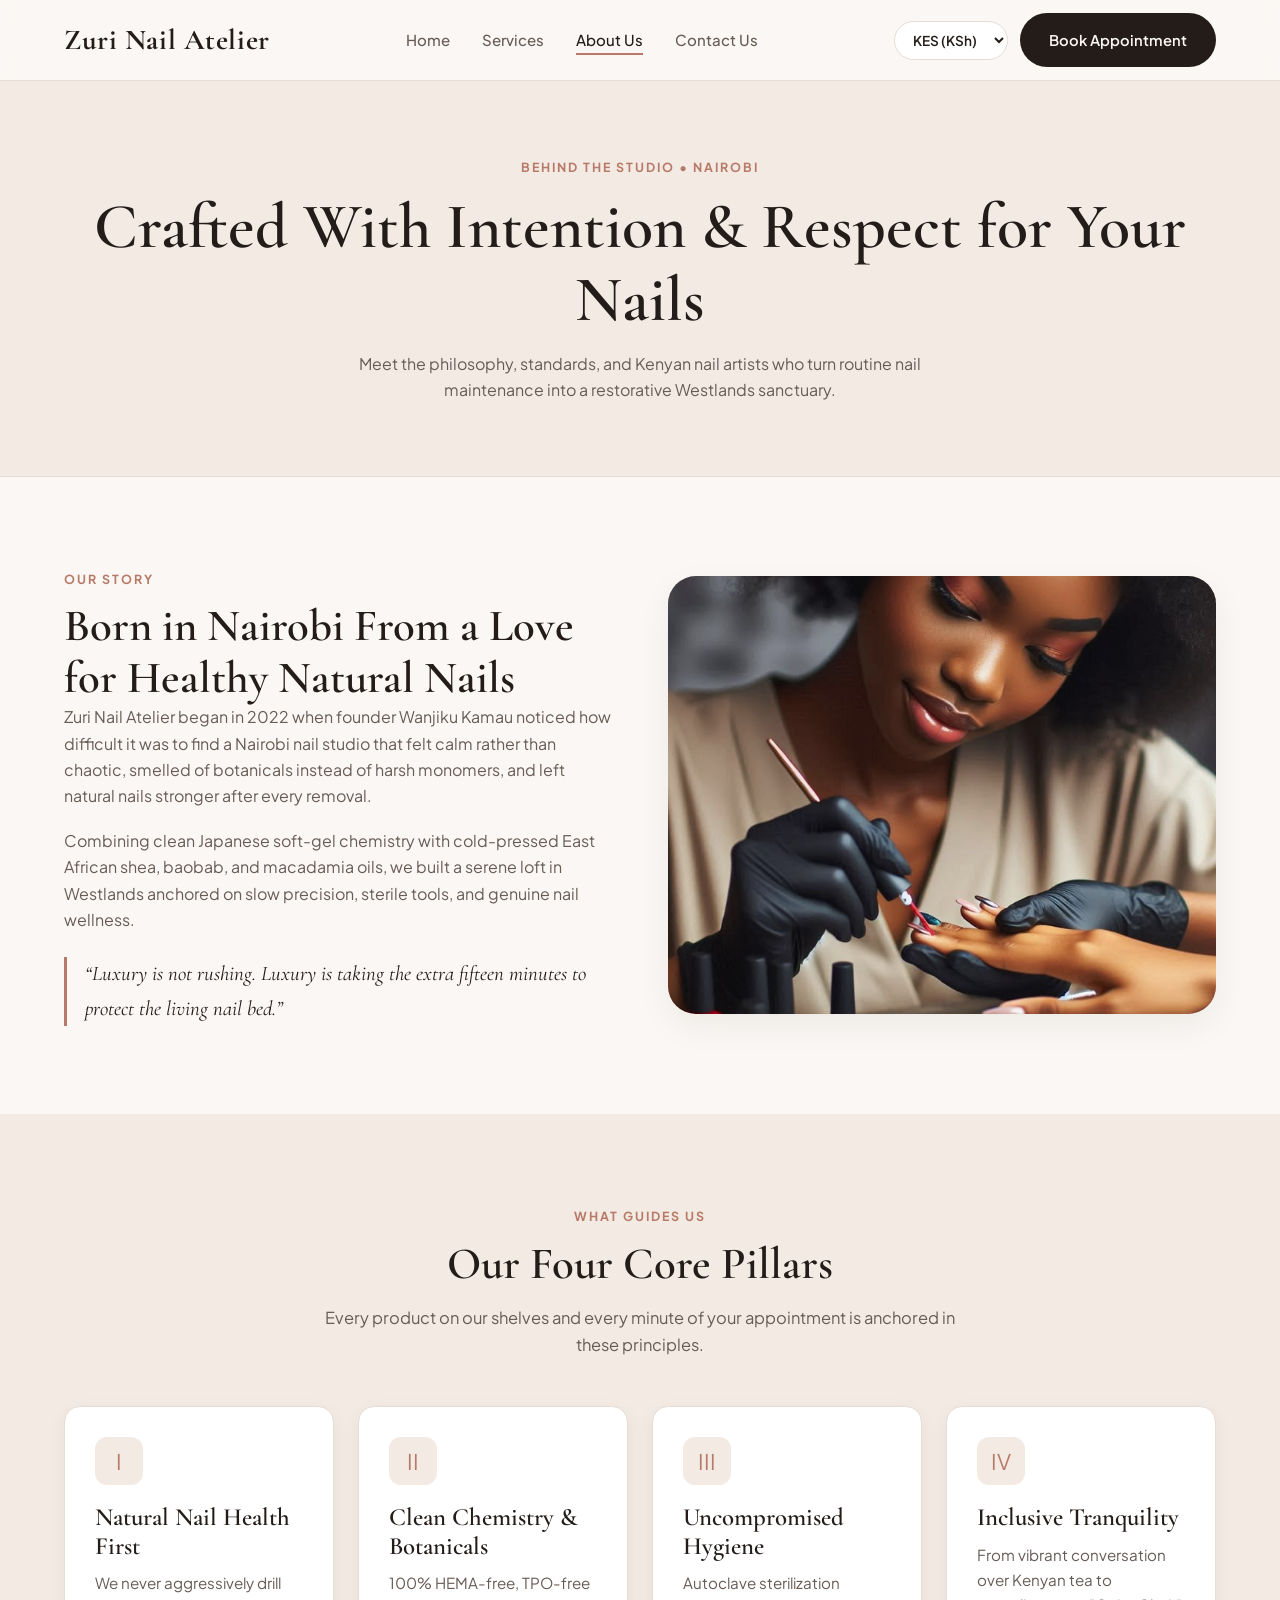
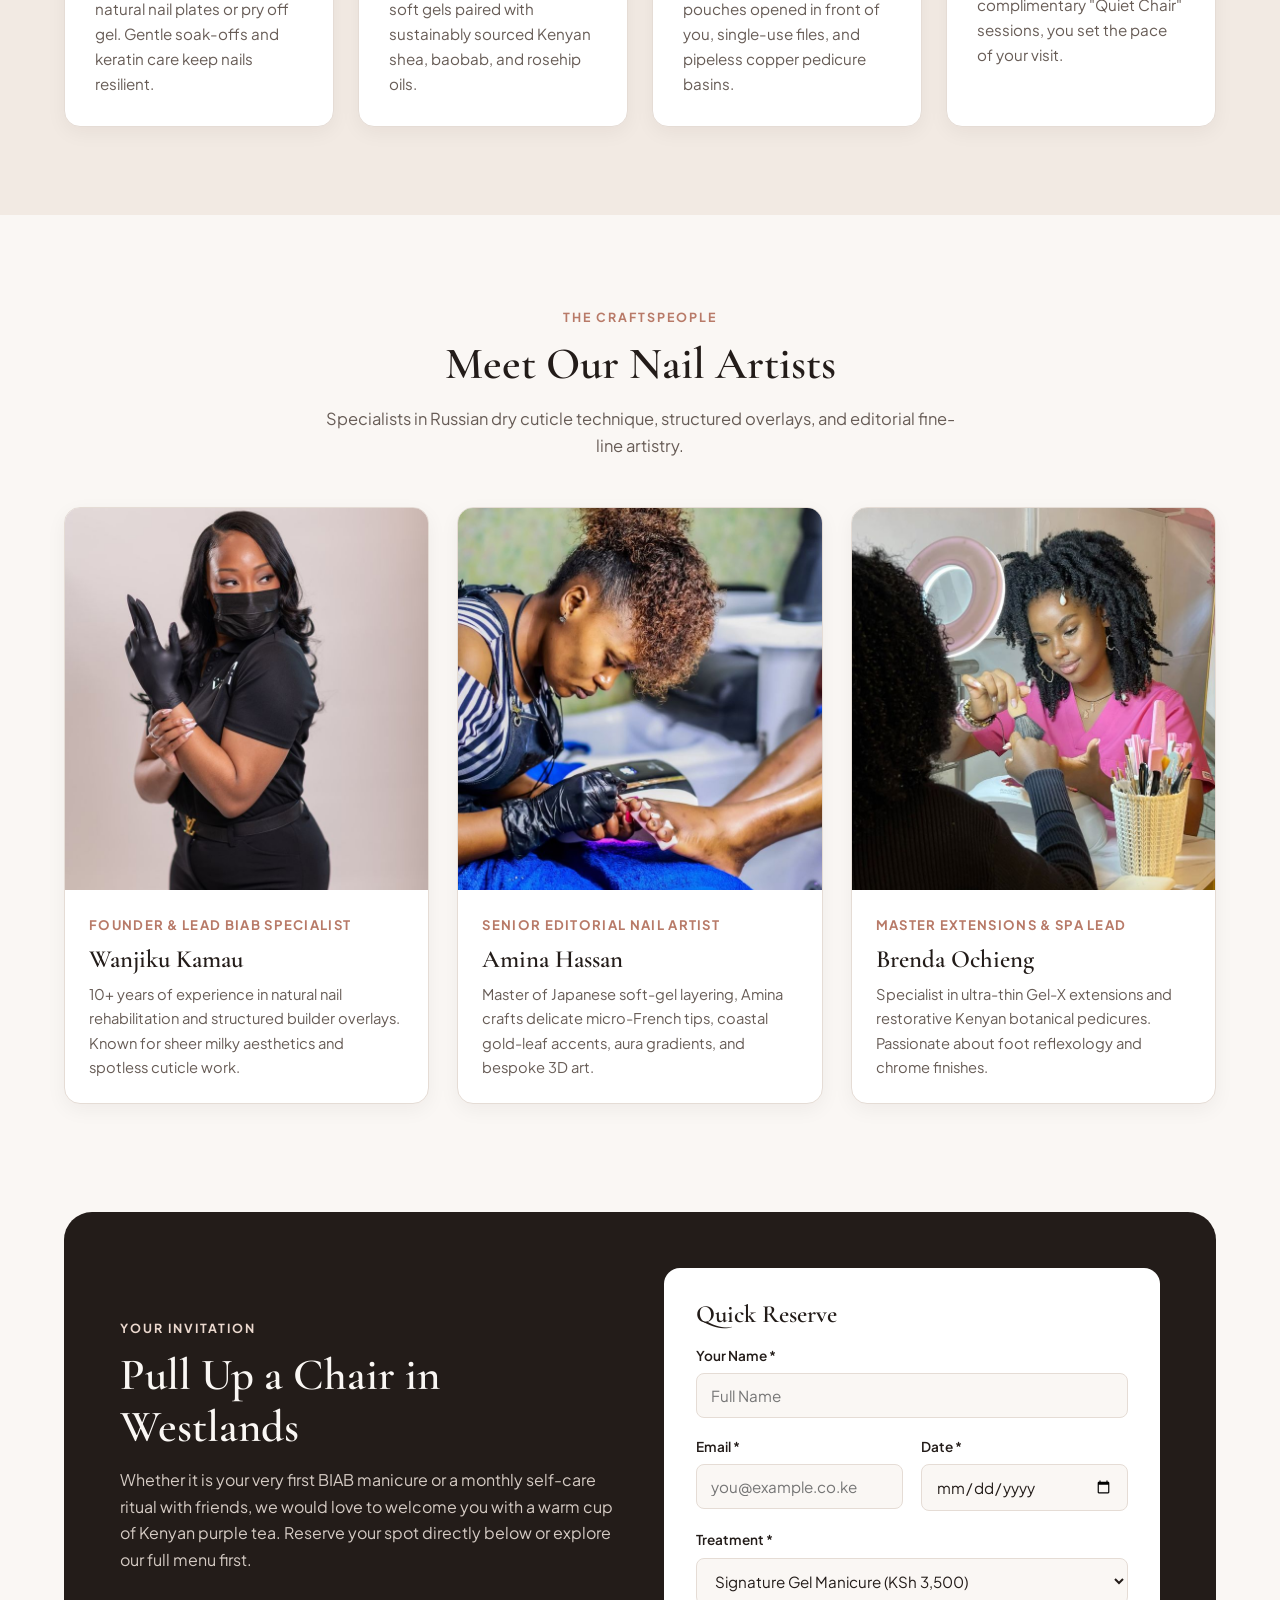
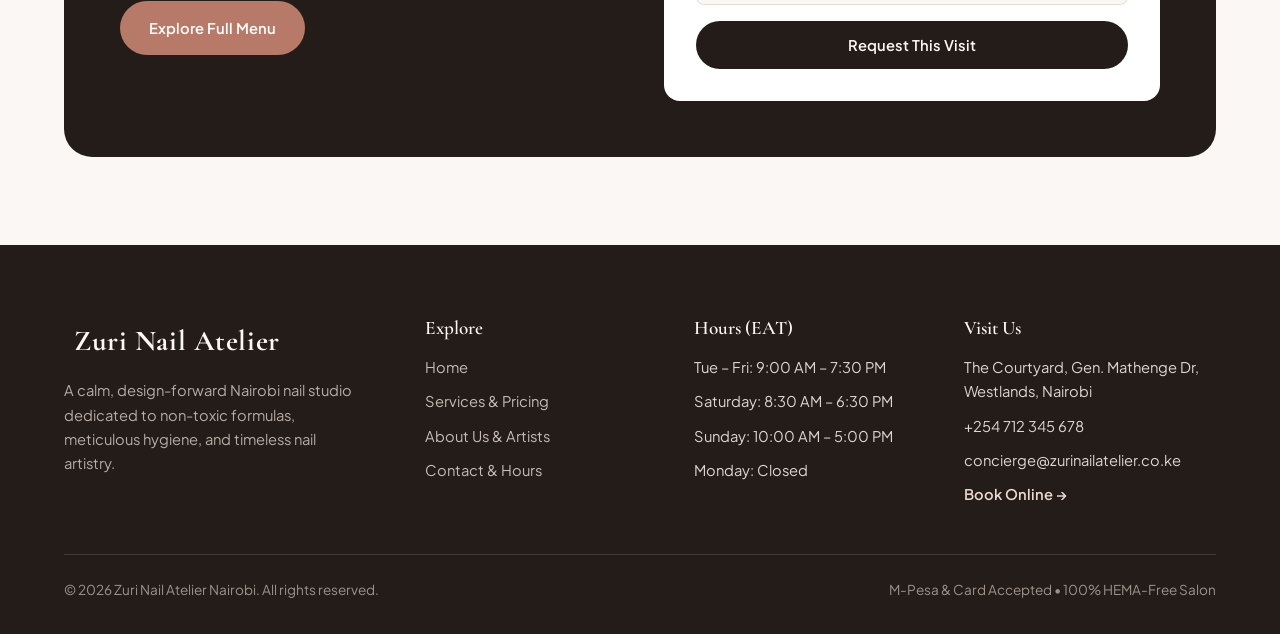
==== about.html @ 8ef075b0 "Nail salon template sample-1" ====
<!DOCTYPE html>
<html lang="en">
<head>
  <meta charset="UTF-8">
  <meta name="viewport" content="width=device-width, initial-scale=1.0">
  <title>About Us | Zuri Nail Atelier Nairobi</title>
  <link rel="stylesheet" href="styles.css">
</head>
<body>

  <!-- GLOBAL HEADER -->
  <header class="site-header">
    <div class="container navbar">
      <a href="index.html" class="brand-logo">
        Zuri Nail Atelier
      </a>

      <nav>
        <ul class="nav-links" id="navLinks">
          <li><a href="index.html">Home</a></li>
          <li><a href="services.html">Services</a></li>
          <li><a href="about.html" class="active">About Us</a></li>
          <li><a href="contact.html">Contact Us</a></li>
        </ul>
      </nav>

      <div class="nav-actions">
        <select id="currencySelector" class="currency-select" aria-label="Select Currency">
          <option value="KES">KES (KSh)</option>
          <option value="NGN">NGN (₦)</option>
          <option value="USD">USD ($)</option>
          <option value="GBP">GBP (£)</option>
          <option value="EUR">EUR (€)</option>
          <option value="AED">AED</option>
        </select>
        <a href="services.html#booking" class="btn btn-primary">Book Appointment</a>
        <button class="nav-toggle" id="navToggle" aria-label="Toggle Menu" aria-expanded="false">☰</button>
      </div>
    </div>
  </header>

  <main>
    <!-- PAGE BANNER -->
    <section class="page-banner">
      <div class="container">
        <span class="eyebrow">Behind the Studio • Nairobi</span>
        <h1>Crafted With Intention &amp; Respect for Your Nails</h1>
        <p>Meet the philosophy, standards, and Kenyan nail artists who turn routine nail maintenance into a restorative Westlands sanctuary.</p>
      </div>
    </section>

    <!-- 1. OUR STORY SECTION -->
    <section class="section">
      <div class="container split-grid">
        <div class="split-content">
          <span class="eyebrow">Our Story</span>
          <h2>Born in Nairobi From a Love for Healthy Natural Nails</h2>
          <p>
            Zuri Nail Atelier began in 2022 when founder Wanjiku Kamau noticed how difficult it was to find a Nairobi nail studio that felt calm rather than chaotic, smelled of botanicals instead of harsh monomers, and left natural nails stronger after every removal.
          </p>
          <p>
            Combining clean Japanese soft-gel chemistry with cold-pressed East African shea, baobab, and macadamia oils, we built a serene loft in Westlands anchored on slow precision, sterile tools, and genuine nail wellness.
          </p>
          <blockquote class="signature-quote">
            “Luxury is not rushing. Luxury is taking the extra fifteen minutes to protect the living nail bed.”
          </blockquote>
        </div>

        <div class="split-media">
          <img
            src="./images/about us img 1.jpeg"
            alt="Nail artist carefully polishing nails in serene Nairobi studio"
            onerror="this.style.display='none'"
          >
        </div>
      </div>
    </section>

    <!-- 2. CORE PILLARS SECTION -->
    <section class="section section-alt">
      <div class="container">
        <div class="section-header center">
          <span class="eyebrow">What Guides Us</span>
          <h2>Our Four Core Pillars</h2>
          <p>Every product on our shelves and every minute of your appointment is anchored in these principles.</p>
        </div>

        <div class="grid-4">
          <article class="card">
            <div class="icon-badge">I</div>
            <h3>Natural Nail Health First</h3>
            <p>We never aggressively drill natural nail plates or pry off gel. Gentle soak-offs and keratin care keep nails resilient.</p>
          </article>

          <article class="card">
            <div class="icon-badge">II</div>
            <h3>Clean Chemistry &amp; Botanicals</h3>
            <p>100% HEMA-free, TPO-free soft gels paired with sustainably sourced Kenyan shea, baobab, and rosehip oils.</p>
          </article>

          <article class="card">
            <div class="icon-badge">III</div>
            <h3>Uncompromised Hygiene</h3>
            <p>Autoclave sterilization pouches opened in front of you, single-use files, and pipeless copper pedicure basins.</p>
          </article>

          <article class="card">
            <div class="icon-badge">IV</div>
            <h3>Inclusive Tranquility</h3>
            <p>From vibrant conversation over Kenyan tea to complimentary "Quiet Chair" sessions, you set the pace of your visit.</p>
          </article>
        </div>
      </div>
    </section>

    <!-- 3. ARTISTS SECTION -->
    <section class="section">
      <div class="container">
        <div class="section-header center">
          <span class="eyebrow">The Craftspeople</span>
          <h2>Meet Our Nail Artists</h2>
          <p>Specialists in Russian dry cuticle technique, structured overlays, and editorial fine-line artistry.</p>
        </div>

        <div class="grid-3">
          <article class="artist-card">
            <div class="artist-photo">
              <img
                src="./images/artist1.jpeg"
                alt="Wanjiku Kamau portrait"
                onerror="this.style.display='none'"
              >
            </div>
            <div class="artist-info">
              <span class="artist-role">Founder &amp; Lead BIAB Specialist</span>
              <h3>Wanjiku Kamau</h3>
              <p style="margin-top: 8px;">10+ years of experience in natural nail rehabilitation and structured builder overlays. Known for sheer milky aesthetics and spotless cuticle work.</p>
            </div>
          </article>

          <article class="artist-card">
            <div class="artist-photo">
              <img
                src="./images/artist2.jpeg"
                alt="Amina Hassan portrait"
                onerror="this.style.display='none'"
              >
            </div>
            <div class="artist-info">
              <span class="artist-role">Senior Editorial Nail Artist</span>
              <h3>Amina Hassan</h3>
              <p style="margin-top: 8px;">Master of Japanese soft-gel layering, Amina crafts delicate micro-French tips, coastal gold-leaf accents, aura gradients, and bespoke 3D art.</p>
            </div>
          </article>

          <article class="artist-card">
            <div class="artist-photo">
              <img
                src="./images/artist3.jpeg"
                alt="Brenda Ochieng portrait"
                onerror="this.style.display='none'"
              >
            </div>
            <div class="artist-info">
              <span class="artist-role">Master Extensions &amp; Spa Lead</span>
              <h3>Brenda Ochieng</h3>
              <p style="margin-top: 8px;">Specialist in ultra-thin Gel-X extensions and restorative Kenyan botanical pedicures. Passionate about foot reflexology and chrome finishes.</p>
            </div>
          </article>
        </div>
      </div>
    </section>

    <!-- 4. INVITATION SECTION WITH BOOKING -->
    <section class="section" style="padding-top: 20px;">
      <div class="container">
        <div class="invitation-box">
          <div>
            <span class="eyebrow" style="color: var(--accent-blush);">Your Invitation</span>
            <h2>Pull Up a Chair in Westlands</h2>
            <p>
              Whether it is your very first BIAB manicure or a monthly self-care ritual with friends, we would love to welcome you with a warm cup of Kenyan purple tea. Reserve your spot directly below or explore our full menu first.
            </p>
            <div style="margin-top: 28px;">
              <a href="services.html" class="btn btn-accent">Explore Full Menu</a>
            </div>
          </div>

          <div class="invitation-form">
            <h3 style="color: var(--ink-dark); margin-bottom: 16px;">Quick Reserve</h3>
            <form id="inviteBookingForm">
              <div class="form-grid">
                <div class="form-group full">
                  <label for="inviteName">Your Name *</label>
                  <input type="text" id="inviteName" name="name" placeholder="Full Name" required>
                </div>
                <div class="form-group">
                  <label for="inviteEmail">Email *</label>
                  <input type="email" id="inviteEmail" name="email" placeholder="you@example.co.ke" required>
                </div>
                <div class="form-group">
                  <label for="inviteDate">Date *</label>
                  <input type="date" id="inviteDate" name="date" required>
                </div>
                <div class="form-group full">
                  <label for="inviteService">Treatment *</label>
                  <select id="inviteService" name="service" required>
                    <option value="Signature Gel Manicure" data-base-label="Signature Gel Manicure" data-price-kes="3500">Signature Gel Manicure (KSh 3,500)</option>
                    <option value="Structured BIAB Overlay" data-base-label="Structured BIAB Overlay" data-price-kes="4800">Structured BIAB Overlay (KSh 4,800)</option>
                    <option value="Kenyan Coffee &amp; Baobab Pedicure" data-base-label="Kenyan Coffee &amp; Baobab Pedicure" data-price-kes="5500">Kenyan Coffee &amp; Baobab Pedicure (KSh 5,500)</option>
                    <option value="Gel-X Extensions" data-base-label="Gel-X Soft Gel Extensions" data-price-kes="6500">Gel-X Soft Gel Extensions (KSh 6,500)</option>
                  </select>
                </div>
              </div>
              <button type="submit" class="btn btn-primary" style="width: 100%; margin-top: 16px;">Request This Visit</button>
              <div class="form-feedback" id="inviteBookingFeedback" role="status"></div>
            </form>
          </div>
        </div>
      </div>
    </section>
  </main>

  <!-- GLOBAL FOOTER -->
  <footer class="site-footer">
    <div class="container">
      <div class="footer-grid">
        <div class="footer-brand">
          <a href="index.html" class="brand-logo"><span class="brand-dot"></span> Zuri Nail Atelier</a>
          <p>A calm, design-forward Nairobi nail studio dedicated to non-toxic formulas, meticulous hygiene, and timeless nail artistry.</p>
        </div>

        <div>
          <h4>Explore</h4>
          <ul class="footer-links">
            <li><a href="index.html">Home</a></li>
            <li><a href="services.html">Services &amp; Pricing</a></li>
            <li><a href="about.html">About Us &amp; Artists</a></li>
            <li><a href="contact.html">Contact &amp; Hours</a></li>
          </ul>
        </div>

        <div>
          <h4>Hours (EAT)</h4>
          <ul class="footer-links">
            <li>Tue – Fri: 9:00 AM – 7:30 PM</li>
            <li>Saturday: 8:30 AM – 6:30 PM</li>
            <li>Sunday: 10:00 AM – 5:00 PM</li>
            <li>Monday: Closed</li>
          </ul>
        </div>

        <div>
          <h4>Visit Us</h4>
          <ul class="footer-links">
            <li>The Courtyard, Gen. Mathenge Dr, Westlands, Nairobi</li>
            <li>+254 712 345 678</li>
            <li>concierge@zurinailatelier.co.ke</li>
            <li><a href="services.html#booking" style="color: var(--accent-blush); font-weight: 600;">Book Online →</a></li>
          </ul>
        </div>
      </div>

      <div class="footer-bottom">
        <span>&copy; 2026 Zuri Nail Atelier Nairobi. All rights reserved.</span>
        <span>M-Pesa &amp; Card Accepted • 100% HEMA-Free Salon</span>
      </div>
    </div>
  </footer>

  <script src="script.js"></script>
</body>
</html>
---- styles.css ----
/* ATELIER VERNIS — SHARED DESIGN SYSTEM */
@import url('https://fonts.googleapis.com/css2?family=Cormorant+Garamond:ital,wght@0,500;0,600;0,700;1,500&family=Plus+Jakarta+Sans:wght@400;500;600;700&display=swap');

:root {
  --bg-cream: #FAF7F4;
  --bg-sand: #F2EAE3;
  --bg-white: #FFFFFF;
  --ink-dark: #231C19;
  --ink-muted: #675C56;
  --accent-rose: #B87A68;
  --accent-rose-dark: #9B6150;
  --accent-blush: #EBD8CE;
  --border-soft: #E5DCD5;
  --success: #2F6B4F;

  --font-serif: 'Cormorant Garamond', Georgia, serif;
  --font-sans: 'Plus Jakarta Sans', -apple-system, BlinkMacSystemFont, sans-serif;

  --radius-sm: 8px;
  --radius-md: 16px;
  --radius-lg: 28px;
  --shadow-soft: 0 12px 35px rgba(35, 28, 25, 0.06);
  --shadow-card: 0 6px 20px rgba(35, 28, 25, 0.05);
  --transition: all 0.3s ease;
}

*, *::before, *::after {
  box-sizing: border-box;
  margin: 0;
  padding: 0;
}

html {
  scroll-behavior: smooth;
}

body {
  font-family: var(--font-sans);
  background-color: var(--bg-cream);
  color: var(--ink-dark);
  line-height: 1.65;
  -webkit-font-smoothing: antialiased;
}

img {
  max-width: 100%;
  display: block;
}

a {
  color: inherit;
  text-decoration: none;
}

ul {
  list-style: none;
}

.container {
  width: min(1180px, 90%);
  margin-inline: auto;
}

.section {
  padding: 88px 0;
}

.section-alt {
  background-color: var(--bg-sand);
}

.eyebrow {
  display: inline-block;
  font-size: 0.78rem;
  font-weight: 700;
  letter-spacing: 0.16em;
  text-transform: uppercase;
  color: var(--accent-rose);
  margin-bottom: 12px;
}

h1, h2, h3, h4 {
  font-family: var(--font-serif);
  font-weight: 600;
  line-height: 1.15;
  color: var(--ink-dark);
}

h1 { font-size: clamp(2.6rem, 5vw, 4.3rem); }
h2 { font-size: clamp(2rem, 3.5vw, 3rem); }
h3 { font-size: 1.55rem; }

.section-header {
  max-width: 650px;
  margin-bottom: 48px;
}

.section-header.center {
  margin-inline: auto;
  text-align: center;
}

.section-header p {
  margin-top: 14px;
  color: var(--ink-muted);
  font-size: 1.03rem;
}

/* Buttons */
.btn {
  display: inline-flex;
  align-items: center;
  justify-content: center;
  gap: 8px;
  padding: 14px 28px;
  border-radius: 999px;
  font-family: var(--font-sans);
  font-size: 0.92rem;
  font-weight: 600;
  cursor: pointer;
  border: 1.5px solid transparent;
  transition: var(--transition);
}

.btn-primary {
  background-color: var(--ink-dark);
  color: var(--bg-cream);
}

.btn-primary:hover {
  background-color: var(--accent-rose);
  transform: translateY(-2px);
}

.btn-secondary {
  background-color: transparent;
  color: var(--ink-dark);
  border-color: var(--ink-dark);
}

.btn-secondary:hover {
  background-color: var(--ink-dark);
  color: var(--bg-cream);
}

.btn-accent {
  background-color: var(--accent-rose);
  color: var(--bg-white);
}

.btn-accent:hover {
  background-color: var(--accent-rose-dark);
  transform: translateY(-2px);
}

   /* GLOBAL HEADER & NAVBAR */

.site-header {
  position: sticky;
  top: 0;
  z-index: 1000;
  background-color: rgba(250, 247, 244, 0.92);
  backdrop-filter: blur(12px);
  border-bottom: 1px solid var(--border-soft);
}

.navbar {
  display: flex;
  align-items: center;
  justify-content: space-between;
  height: 80px;
  gap: 16px;
}

.brand-logo {
  font-family: var(--font-serif);
  font-size: 1.8rem;
  font-weight: 700;
  letter-spacing: 0.02em;
  display: flex;
  align-items: center;
  gap: 10px;
  white-space: nowrap;
}



.nav-links {
  display: flex;
  align-items: center;
  gap: 32px;
}

.nav-links a {
  font-size: 0.94rem;
  font-weight: 500;
  color: var(--ink-muted);
  position: relative;
  transition: var(--transition);
}

.nav-links a:hover,
.nav-links a.active {
  color: var(--ink-dark);
}

.nav-links a.active::after {
  content: "";
  position: absolute;
  left: 0;
  bottom: -6px;
  width: 100%;
  height: 2px;
  background-color: var(--accent-rose);
}

.nav-actions {
  display: flex;
  align-items: center;
  gap: 12px;
}

.currency-select {
  width: auto;
  padding: 9px 14px;
  border-radius: 999px;
  border: 1px solid var(--border-soft);
  background-color: var(--bg-white);
  font-family: var(--font-sans);
  font-size: 0.85rem;
  font-weight: 600;
  color: var(--ink-dark);
  cursor: pointer;
}

.nav-toggle {
  display: none;
  background: none;
  border: 1px solid var(--border-soft);
  border-radius: 8px;
  padding: 8px 10px;
  cursor: pointer;
  color: var(--ink-dark);
}


   /* HERO & PAGE BANNERS */

.hero {
  padding: 64px 0 90px;
  position: relative;
  overflow: hidden;
}

.hero-grid {
  display: grid;
  grid-template-columns: 1.05fr 0.95fr;
  align-items: center;
  gap: 56px;
}

.hero-content p {
  margin: 22px 0 32px;
  font-size: 1.08rem;
  color: var(--ink-muted);
  max-width: 520px;
}

.hero-buttons {
  display: flex;
  flex-wrap: wrap;
  gap: 14px;
  margin-bottom: 36px;
}

.hero-metrics {
  display: flex;
  gap: 36px;
  padding-top: 24px;
  border-top: 1px solid var(--border-soft);
}

.metric strong {
  display: block;
  font-family: var(--font-serif);
  font-size: 1.85rem;
  line-height: 1;
}

.metric span {
  font-size: 0.85rem;
  color: var(--ink-muted);
}

.hero-visual {
  position: relative;
}

.hero-img-frame {
  border-radius: var(--radius-lg);
  overflow: hidden;
  box-shadow: var(--shadow-soft);
  aspect-ratio: 4 / 5;
  background: linear-gradient(135deg, #EBD8CE, #D4B098);
}

.hero-img-frame img {
  width: 100%;
  height: 100%;
  object-fit: cover;
}

.hero-floating-card {
  position: absolute;
  bottom: 24px;
  left: -24px;
  background: rgba(255, 255, 255, 0.95);
  backdrop-filter: blur(8px);
  padding: 16px 20px;
  border-radius: var(--radius-md);
  box-shadow: var(--shadow-soft);
  border: 1px solid var(--border-soft);
  max-width: 240px;
}

.hero-floating-card strong {
  display: block;
  font-size: 0.95rem;
  margin-bottom: 4px;
}

.hero-floating-card span {
  font-size: 0.82rem;
  color: var(--ink-muted);
}

/* Subpage Banner */
.page-banner {
  background: var(--bg-sand);
  padding: 72px 0;
  text-align: center;
  border-bottom: 1px solid var(--border-soft);
}

.page-banner p {
  max-width: 600px;
  margin: 14px auto 0;
  color: var(--ink-muted);
}


   /* SPLIT / INTRO / STORY SECTIONS */

.split-grid {
  display: grid;
  grid-template-columns: 1fr 1fr;
  gap: 56px;
  align-items: center;
}

.split-media {
  border-radius: var(--radius-lg);
  overflow: hidden;
  box-shadow: var(--shadow-soft);
  aspect-ratio: 5 / 4;
  background: linear-gradient(135deg, #EAD9CF, #C79A8B);
}

.split-media img {
  width: 100%;
  height: 100%;
  object-fit: cover;
}

.split-content p {
  color: var(--ink-muted);
  margin-bottom: 18px;
}

.signature-quote {
  margin-top: 24px;
  padding-left: 18px;
  border-left: 3px solid var(--accent-rose);
  font-family: var(--font-serif);
  font-style: italic;
  font-size: 1.3rem;
  color: var(--ink-dark);
}

   /* CARDS & GRIDS */
.grid-4 {
  display: grid;
  grid-template-columns: repeat(4, 1fr);
  gap: 24px;
}

.grid-3 {
  display: grid;
  grid-template-columns: repeat(3, 1fr);
  gap: 28px;
}

.grid-2 {
  display: grid;
  grid-template-columns: repeat(2, 1fr);
  gap: 28px;
}

.card {
  background: var(--bg-white);
  border: 1px solid var(--border-soft);
  border-radius: var(--radius-md);
  padding: 30px;
  box-shadow: var(--shadow-card);
  transition: var(--transition);
}

.card:hover {
  transform: translateY(-4px);
  box-shadow: var(--shadow-soft);
}

.icon-badge {
  width: 48px;
  height: 48px;
  border-radius: 12px;
  background: var(--bg-sand);
  color: var(--accent-rose);
  display: grid;
  place-items: center;
  font-size: 1.35rem;
  margin-bottom: 18px;
}

.card h3 {
  margin-bottom: 10px;
}

.card p {
  color: var(--ink-muted);
  font-size: 0.95rem;
}

.price-tag {
  display: inline-block;
  margin-top: 16px;
  font-weight: 700;
  color: var(--accent-rose-dark);
  font-size: 0.95rem;
}

   /* SERVICES PAGE — DETAILED MENU, TABS & CURRENCY CONVERTER */
.filter-tabs {
  display: flex;
  flex-wrap: wrap;
  justify-content: center;
  gap: 10px;
  margin-bottom: 40px;
}

.tab-btn {
  padding: 10px 22px;
  border-radius: 999px;
  border: 1px solid var(--border-soft);
  background: var(--bg-white);
  font-family: var(--font-sans);
  font-size: 0.9rem;
  font-weight: 600;
  color: var(--ink-muted);
  cursor: pointer;
  transition: var(--transition);
}

.tab-btn.active,
.tab-btn:hover {
  background: var(--ink-dark);
  color: var(--bg-cream);
  border-color: var(--ink-dark);
}

.service-item {
  background: var(--bg-white);
  border: 1px solid var(--border-soft);
  border-radius: var(--radius-md);
  padding: 28px;
  display: flex;
  flex-direction: column;
  justify-content: space-between;
  gap: 16px;
  box-shadow: var(--shadow-card);
}

.service-item.hidden {
  display: none;
}

.service-top {
  display: flex;
  justify-content: space-between;
  align-items: flex-start;
  gap: 16px;
}

.service-meta {
  font-size: 0.82rem;
  color: var(--accent-rose);
  font-weight: 700;
  text-transform: uppercase;
  letter-spacing: 0.08em;
  margin-bottom: 6px;
}

.service-price {
  font-family: var(--font-serif);
  font-size: 1.65rem;
  font-weight: 700;
  color: var(--ink-dark);
  white-space: nowrap;
}

.service-features {
  display: flex;
  flex-wrap: wrap;
  gap: 8px;
  margin-top: 10px;
}

.service-pill {
  font-size: 0.78rem;
  background: var(--bg-sand);
  color: var(--ink-dark);
  padding: 4px 10px;
  border-radius: 999px;
}

/* Interactive Currency Converter Widget */
.converter-card {
  margin-top: 56px;
  background: var(--bg-white);
  border: 1px solid var(--border-soft);
  border-radius: var(--radius-lg);
  padding: 36px 40px;
  box-shadow: var(--shadow-soft);
}

.converter-header {
  display: flex;
  flex-wrap: wrap;
  justify-content: space-between;
  align-items: flex-end;
  gap: 16px;
  margin-bottom: 24px;
}

.converter-badge {
  font-size: 0.8rem;
  font-weight: 600;
  color: var(--success);
  background: #E8F3ED;
  padding: 6px 14px;
  border-radius: 999px;
}

.converter-grid {
  display: grid;
  grid-template-columns: 1.2fr 1fr auto 1fr;
  gap: 16px;
  align-items: end;
}

.swap-btn {
  height: 46px;
  width: 46px;
  border-radius: 50%;
  border: 1px solid var(--border-soft);
  background: var(--bg-sand);
  color: var(--ink-dark);
  font-size: 1.15rem;
  cursor: pointer;
  display: grid;
  place-items: center;
  transition: var(--transition);
}

.swap-btn:hover {
  background: var(--accent-rose);
  color: var(--bg-white);
  border-color: var(--accent-rose);
}

.converter-output {
  margin-top: 24px;
  padding: 20px 24px;
  border-radius: var(--radius-md);
  background: var(--bg-sand);
  display: flex;
  flex-wrap: wrap;
  justify-content: space-between;
  align-items: center;
  gap: 16px;
}

.converter-result-value {
  font-family: var(--font-serif);
  font-size: 2.1rem;
  font-weight: 700;
  color: var(--ink-dark);
}

.converter-rate-note {
  font-size: 0.88rem;
  color: var(--ink-muted);
}


/* ABOUT PAGE — ARTISTS & INVITATION */
.artist-card {
  background: var(--bg-white);
  border: 1px solid var(--border-soft);
  border-radius: var(--radius-md);
  overflow: hidden;
  box-shadow: var(--shadow-card);
}

.artist-photo {
  aspect-ratio: 4 / 4.2;
  background: linear-gradient(135deg, #EAD9CF, #D0A899);
  overflow: hidden;
}

.artist-photo img {
  width: 100%;
  height: 100%;
  object-fit: cover;
}

.artist-info {
  padding: 24px;
}

.artist-role {
  display: block;
  font-size: 0.82rem;
  text-transform: uppercase;
  letter-spacing: 0.1em;
  color: var(--accent-rose);
  font-weight: 700;
  margin-bottom: 10px;
}

.artist-info p {
  font-size: 0.92rem;
  color: var(--ink-muted);
}

.invitation-box {
  background: var(--ink-dark);
  color: var(--bg-cream);
  border-radius: var(--radius-lg);
  padding: 56px;
  display: grid;
  grid-template-columns: 1fr 1fr;
  gap: 48px;
  align-items: center;
}

.invitation-box h2,
.invitation-box h3 {
  color: var(--bg-cream);
}

.invitation-box p {
  color: #D5CBC4;
  margin-top: 14px;
}

.invitation-form {
  background: var(--bg-white);
  color: var(--ink-dark);
  padding: 32px;
  border-radius: var(--radius-md);
}

   /* FORMS (BOOKING & CONTACT) */
.booking-wrapper {
  background: var(--bg-white);
  border: 1px solid var(--border-soft);
  border-radius: var(--radius-lg);
  padding: 48px;
  box-shadow: var(--shadow-soft);
  display: grid;
  grid-template-columns: 0.85fr 1.15fr;
  gap: 48px;
}

.booking-perks {
  margin-top: 24px;
  display: grid;
  gap: 14px;
}

.booking-perks li {
  display: flex;
  align-items: flex-start;
  gap: 10px;
  font-size: 0.94rem;
  color: var(--ink-muted);
}

.booking-perks li span {
  color: var(--accent-rose);
  font-weight: 700;
}

.form-grid {
  display: grid;
  grid-template-columns: 1fr 1fr;
  gap: 18px;
}

.form-group {
  display: flex;
  flex-direction: column;
  gap: 6px;
}

.form-group.full {
  grid-column: 1 / -1;
}

label {
  font-size: 0.85rem;
  font-weight: 600;
  color: var(--ink-dark);
}

input, select, textarea {
  width: 100%;
  padding: 12px 14px;
  border: 1px solid var(--border-soft);
  border-radius: var(--radius-sm);
  font-family: var(--font-sans);
  font-size: 0.95rem;
  background: var(--bg-cream);
  color: var(--ink-dark);
  transition: var(--transition);
}

input:focus, select:focus, textarea:focus {
  outline: none;
  border-color: var(--accent-rose);
  background: var(--bg-white);
}

.form-feedback {
  margin-top: 16px;
  padding: 14px 18px;
  border-radius: var(--radius-sm);
  background: #E8F3ED;
  color: var(--success);
  font-size: 0.92rem;
  font-weight: 600;
  display: none;
}

.form-feedback.show {
  display: block;
}

   /* CONTACT PAGE — VISIT, SCHEDULE, MAP */
.hours-list {
  display: grid;
  gap: 12px;
  margin-top: 20px;
}

.hours-row {
  display: flex;
  justify-content: space-between;
  padding-bottom: 10px;
  border-bottom: 1px dashed var(--border-soft);
  font-size: 0.95rem;
}

.hours-row strong {
  color: var(--ink-dark);
}

.hours-row span {
  color: var(--ink-muted);
}

.social-links {
  display: flex;
  flex-wrap: wrap;
  gap: 10px;
  margin-top: 20px;
}

.social-pill {
  padding: 8px 16px;
  border-radius: 999px;
  background: var(--bg-sand);
  font-size: 0.86rem;
  font-weight: 600;
  transition: var(--transition);
}

.social-pill:hover {
  background: var(--accent-rose);
  color: var(--bg-white);
}

.map-container {
  border-radius: var(--radius-lg);
  overflow: hidden;
  border: 1px solid var(--border-soft);
  box-shadow: var(--shadow-soft);
  background: var(--bg-white);
}

.map-frame {
  width: 100%;
  height: 400px;
  border: 0;
  display: block;
}

.map-footer {
  padding: 20px 28px;
  display: flex;
  flex-wrap: wrap;
  justify-content: space-between;
  align-items: center;
  gap: 16px;
}

   /* GLOBAL FOOTER */
.site-footer {
  background-color: var(--ink-dark);
  color: #DED5CE;
  padding: 72px 0 32px;
}

.footer-grid {
  display: grid;
  grid-template-columns: 1.4fr 1fr 1fr 1.1fr;
  gap: 40px;
  padding-bottom: 48px;
  border-bottom: 1px solid rgba(255, 255, 255, 0.12);
}

.footer-brand .brand-logo {
  color: var(--bg-cream);
  margin-bottom: 14px;
}

.footer-brand p {
  font-size: 0.92rem;
  color: #B8ACA4;
  max-width: 300px;
}

.site-footer h4 {
  color: var(--bg-cream);
  font-size: 1.2rem;
  margin-bottom: 16px;
}

.footer-links {
  display: grid;
  gap: 10px;
  font-size: 0.92rem;
}

.footer-links a {
  color: #C7BBB3;
  transition: var(--transition);
}

.footer-links a:hover {
  color: var(--accent-blush);
}

.footer-bottom {
  padding-top: 24px;
  display: flex;
  flex-wrap: wrap;
  justify-content: space-between;
  gap: 12px;
  font-size: 0.85rem;
  color: #9E928A;
}

   /* RESPONSIVE BREAKPOINTS */
@media (max-width: 992px) {
  .hero-grid,
  .split-grid,
  .booking-wrapper,
  .invitation-box {
    grid-template-columns: 1fr;
  }

  .grid-4 { grid-template-columns: repeat(2, 1fr); }
  .grid-3 { grid-template-columns: repeat(2, 1fr); }
  .footer-grid { grid-template-columns: 1fr 1fr; }
  .converter-grid { grid-template-columns: 1fr 1fr; }
  .swap-btn { justify-self: start; }

  .hero-floating-card {
    left: 16px;
  }
}

@media (max-width: 768px) {
  .nav-toggle {
    display: inline-flex;
  }

  .nav-links {
    position: absolute;
    top: 80px;
    left: 0;
    right: 0;
    background: var(--bg-cream);
    flex-direction: column;
    padding: 24px;
    gap: 18px;
    border-bottom: 1px solid var(--border-soft);
    display: none;
  }

  .nav-links.open {
    display: flex;
  }

  .nav-actions .btn {
    display: none;
  }

  .grid-4,
  .grid-3,
  .grid-2,
  .form-grid,
  .footer-grid,
  .converter-grid {
    grid-template-columns: 1fr;
  }

  .booking-wrapper,
  .invitation-box,
  .converter-card {
    padding: 26px;
  }
}
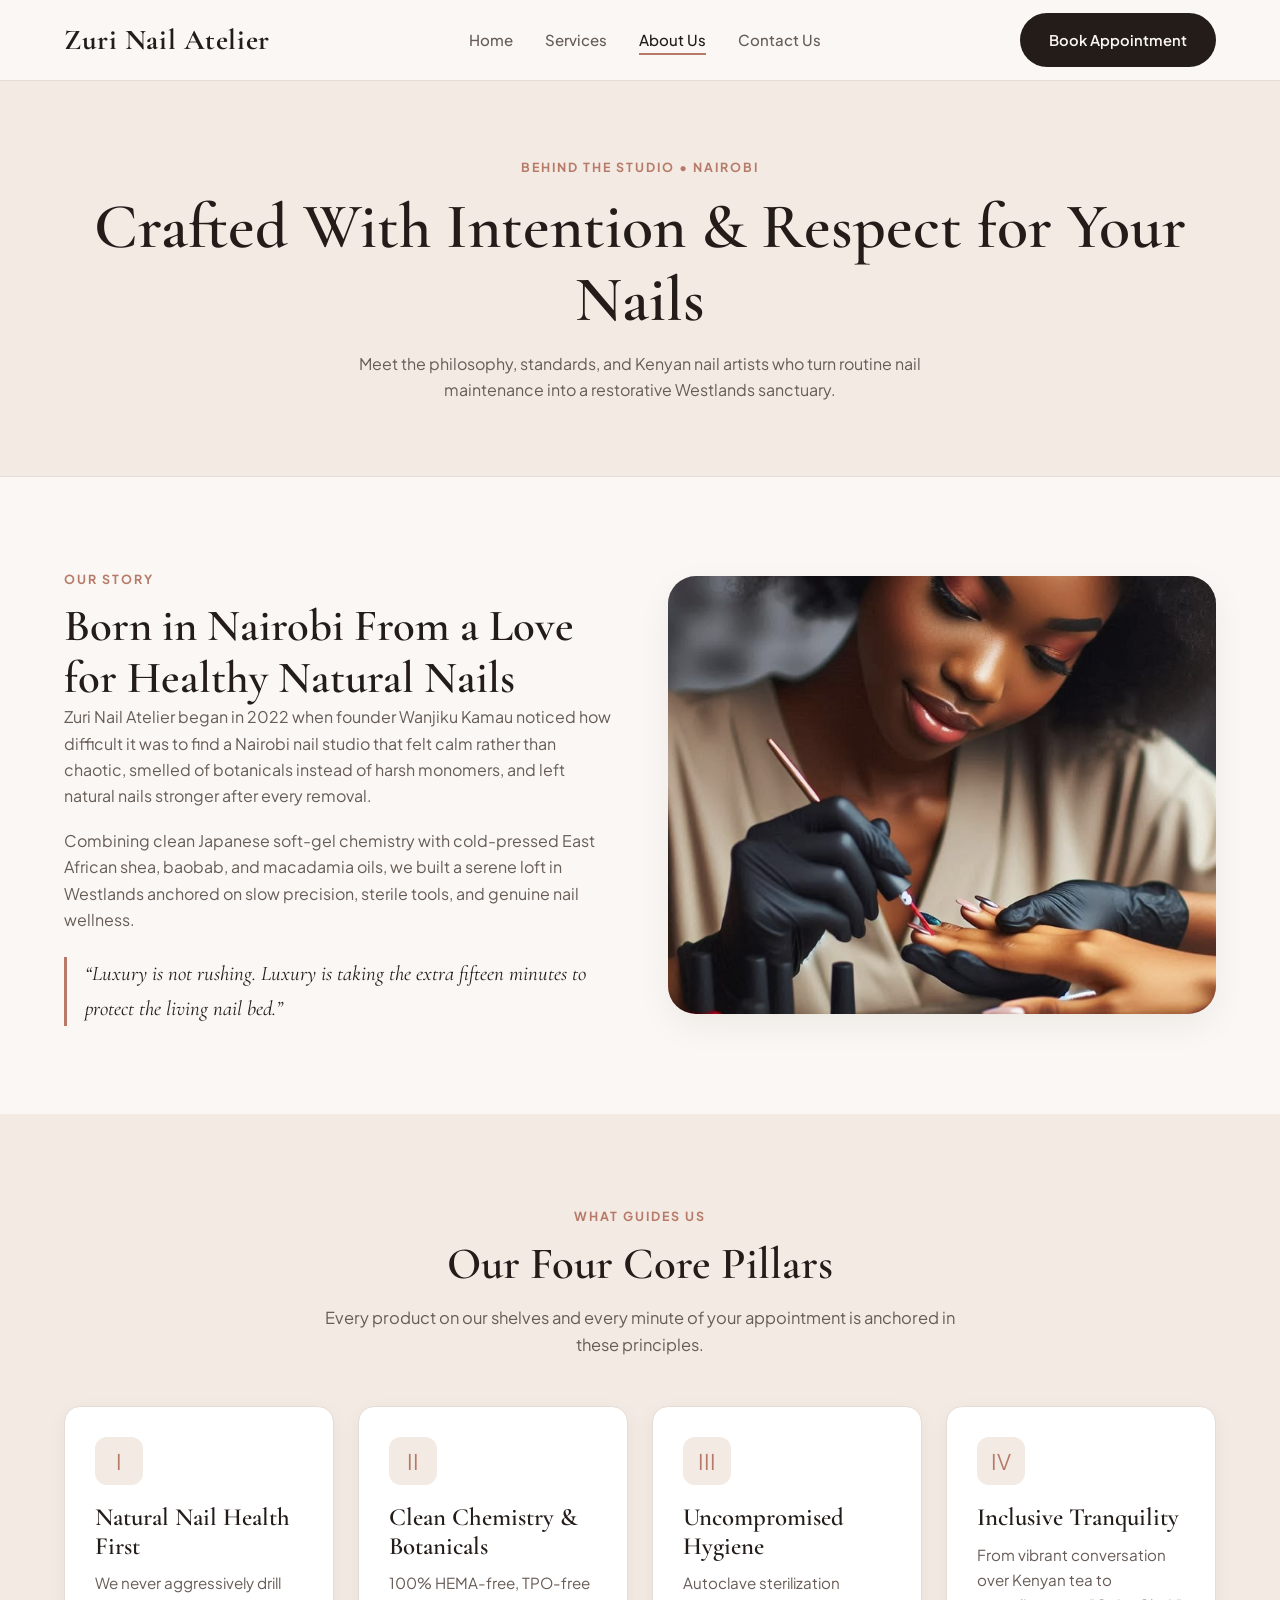
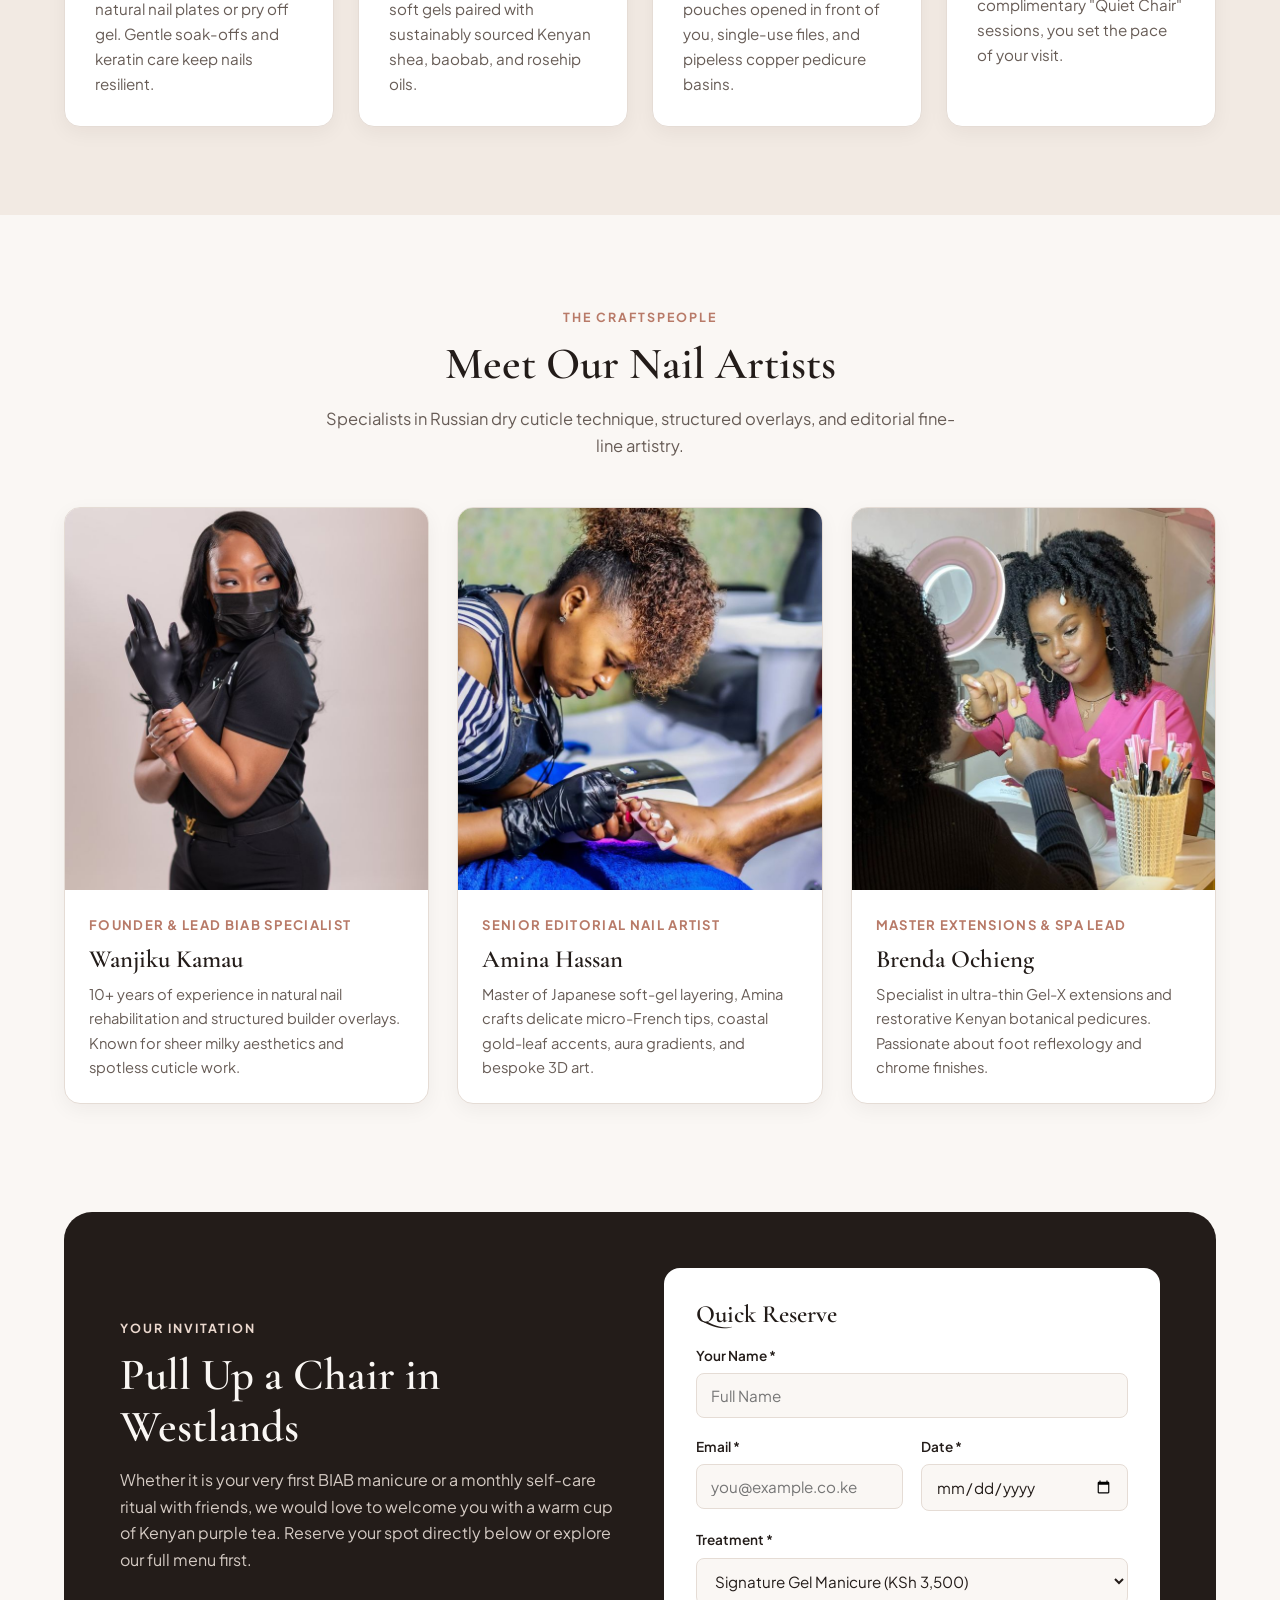
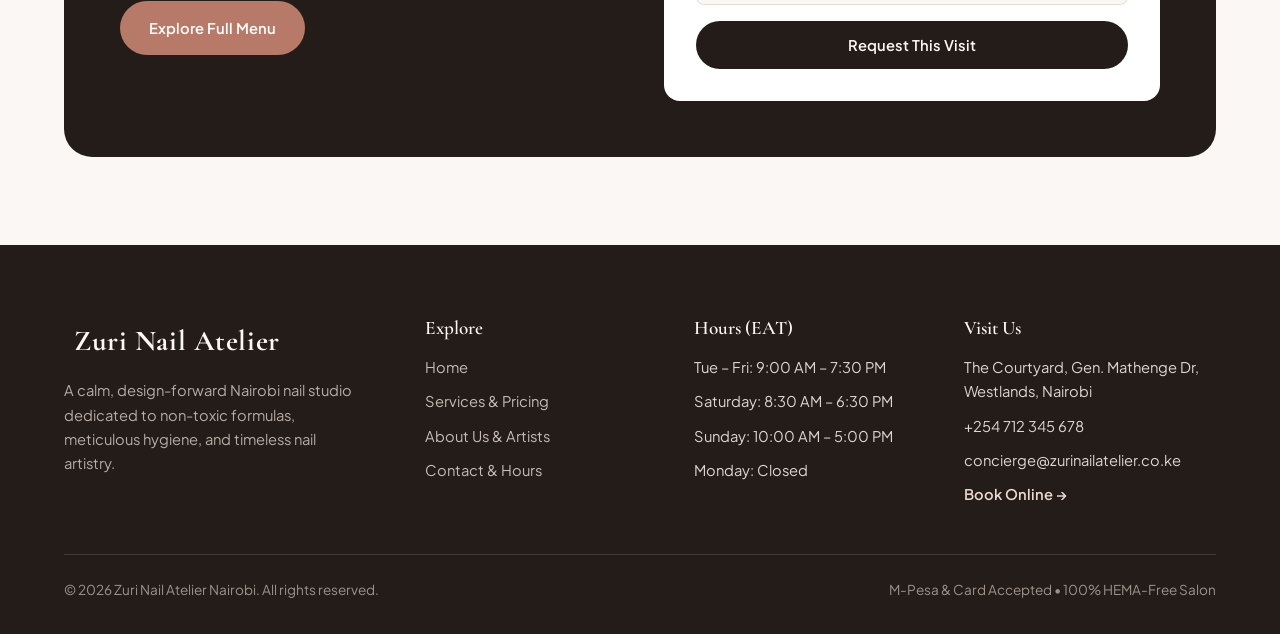
==== commit c6107c63: "removed currency converter" ====
--- a/about.html
+++ b/about.html
@@ -25,14 +25,6 @@
       </nav>
 
       <div class="nav-actions">
-        <select id="currencySelector" class="currency-select" aria-label="Select Currency">
-          <option value="KES">KES (KSh)</option>
-          <option value="NGN">NGN (₦)</option>
-          <option value="USD">USD ($)</option>
-          <option value="GBP">GBP (£)</option>
-          <option value="EUR">EUR (€)</option>
-          <option value="AED">AED</option>
-        </select>
         <a href="services.html#booking" class="btn btn-primary">Book Appointment</a>
         <button class="nav-toggle" id="navToggle" aria-label="Toggle Menu" aria-expanded="false">☰</button>
       </div>
@@ -205,10 +197,10 @@
                 <div class="form-group full">
                   <label for="inviteService">Treatment *</label>
                   <select id="inviteService" name="service" required>
-                    <option value="Signature Gel Manicure" data-base-label="Signature Gel Manicure" data-price-kes="3500">Signature Gel Manicure (KSh 3,500)</option>
-                    <option value="Structured BIAB Overlay" data-base-label="Structured BIAB Overlay" data-price-kes="4800">Structured BIAB Overlay (KSh 4,800)</option>
-                    <option value="Kenyan Coffee &amp; Baobab Pedicure" data-base-label="Kenyan Coffee &amp; Baobab Pedicure" data-price-kes="5500">Kenyan Coffee &amp; Baobab Pedicure (KSh 5,500)</option>
-                    <option value="Gel-X Extensions" data-base-label="Gel-X Soft Gel Extensions" data-price-kes="6500">Gel-X Soft Gel Extensions (KSh 6,500)</option>
+                    <option value="Signature Gel Manicure">Signature Gel Manicure (KSh 3,500)</option>
+                    <option value="Structured BIAB Overlay">Structured BIAB Overlay (KSh 4,800)</option>
+                    <option value="Kenyan Coffee &amp; Baobab Pedicure">Kenyan Coffee &amp; Baobab Pedicure (KSh 5,500)</option>
+                    <option value="Gel-X Extensions">Gel-X Soft Gel Extensions (KSh 6,500)</option>
                   </select>
                 </div>
               </div>
--- a/styles.css
+++ b/styles.css
@@ -220,19 +220,6 @@
   gap: 12px;
 }
 
-.currency-select {
-  width: auto;
-  padding: 9px 14px;
-  border-radius: 999px;
-  border: 1px solid var(--border-soft);
-  background-color: var(--bg-white);
-  font-family: var(--font-sans);
-  font-size: 0.85rem;
-  font-weight: 600;
-  color: var(--ink-dark);
-  cursor: pointer;
-}
-
 .nav-toggle {
   display: none;
   background: none;
@@ -449,7 +436,7 @@
   font-size: 0.95rem;
 }
 
-   /* SERVICES PAGE — DETAILED MENU, TABS & CURRENCY CONVERTER */
+   /* SERVICES PAGE — DETAILED MENU & TABS */
 .filter-tabs {
   display: flex;
   flex-wrap: wrap;
@@ -531,85 +518,6 @@
   color: var(--ink-dark);
   padding: 4px 10px;
   border-radius: 999px;
-}
-
-/* Interactive Currency Converter Widget */
-.converter-card {
-  margin-top: 56px;
-  background: var(--bg-white);
-  border: 1px solid var(--border-soft);
-  border-radius: var(--radius-lg);
-  padding: 36px 40px;
-  box-shadow: var(--shadow-soft);
-}
-
-.converter-header {
-  display: flex;
-  flex-wrap: wrap;
-  justify-content: space-between;
-  align-items: flex-end;
-  gap: 16px;
-  margin-bottom: 24px;
-}
-
-.converter-badge {
-  font-size: 0.8rem;
-  font-weight: 600;
-  color: var(--success);
-  background: #E8F3ED;
-  padding: 6px 14px;
-  border-radius: 999px;
-}
-
-.converter-grid {
-  display: grid;
-  grid-template-columns: 1.2fr 1fr auto 1fr;
-  gap: 16px;
-  align-items: end;
-}
-
-.swap-btn {
-  height: 46px;
-  width: 46px;
-  border-radius: 50%;
-  border: 1px solid var(--border-soft);
-  background: var(--bg-sand);
-  color: var(--ink-dark);
-  font-size: 1.15rem;
-  cursor: pointer;
-  display: grid;
-  place-items: center;
-  transition: var(--transition);
-}
-
-.swap-btn:hover {
-  background: var(--accent-rose);
-  color: var(--bg-white);
-  border-color: var(--accent-rose);
-}
-
-.converter-output {
-  margin-top: 24px;
-  padding: 20px 24px;
-  border-radius: var(--radius-md);
-  background: var(--bg-sand);
-  display: flex;
-  flex-wrap: wrap;
-  justify-content: space-between;
-  align-items: center;
-  gap: 16px;
-}
-
-.converter-result-value {
-  font-family: var(--font-serif);
-  font-size: 2.1rem;
-  font-weight: 700;
-  color: var(--ink-dark);
-}
-
-.converter-rate-note {
-  font-size: 0.88rem;
-  color: var(--ink-muted);
 }
 
 
@@ -904,8 +812,6 @@
   .grid-4 { grid-template-columns: repeat(2, 1fr); }
   .grid-3 { grid-template-columns: repeat(2, 1fr); }
   .footer-grid { grid-template-columns: 1fr 1fr; }
-  .converter-grid { grid-template-columns: 1fr 1fr; }
-  .swap-btn { justify-self: start; }
 
   .hero-floating-card {
     left: 16px;
@@ -942,14 +848,12 @@
   .grid-3,
   .grid-2,
   .form-grid,
-  .footer-grid,
-  .converter-grid {
+  .footer-grid {
     grid-template-columns: 1fr;
   }
 
   .booking-wrapper,
-  .invitation-box,
-  .converter-card {
+  .invitation-box {
     padding: 26px;
   }
 }
